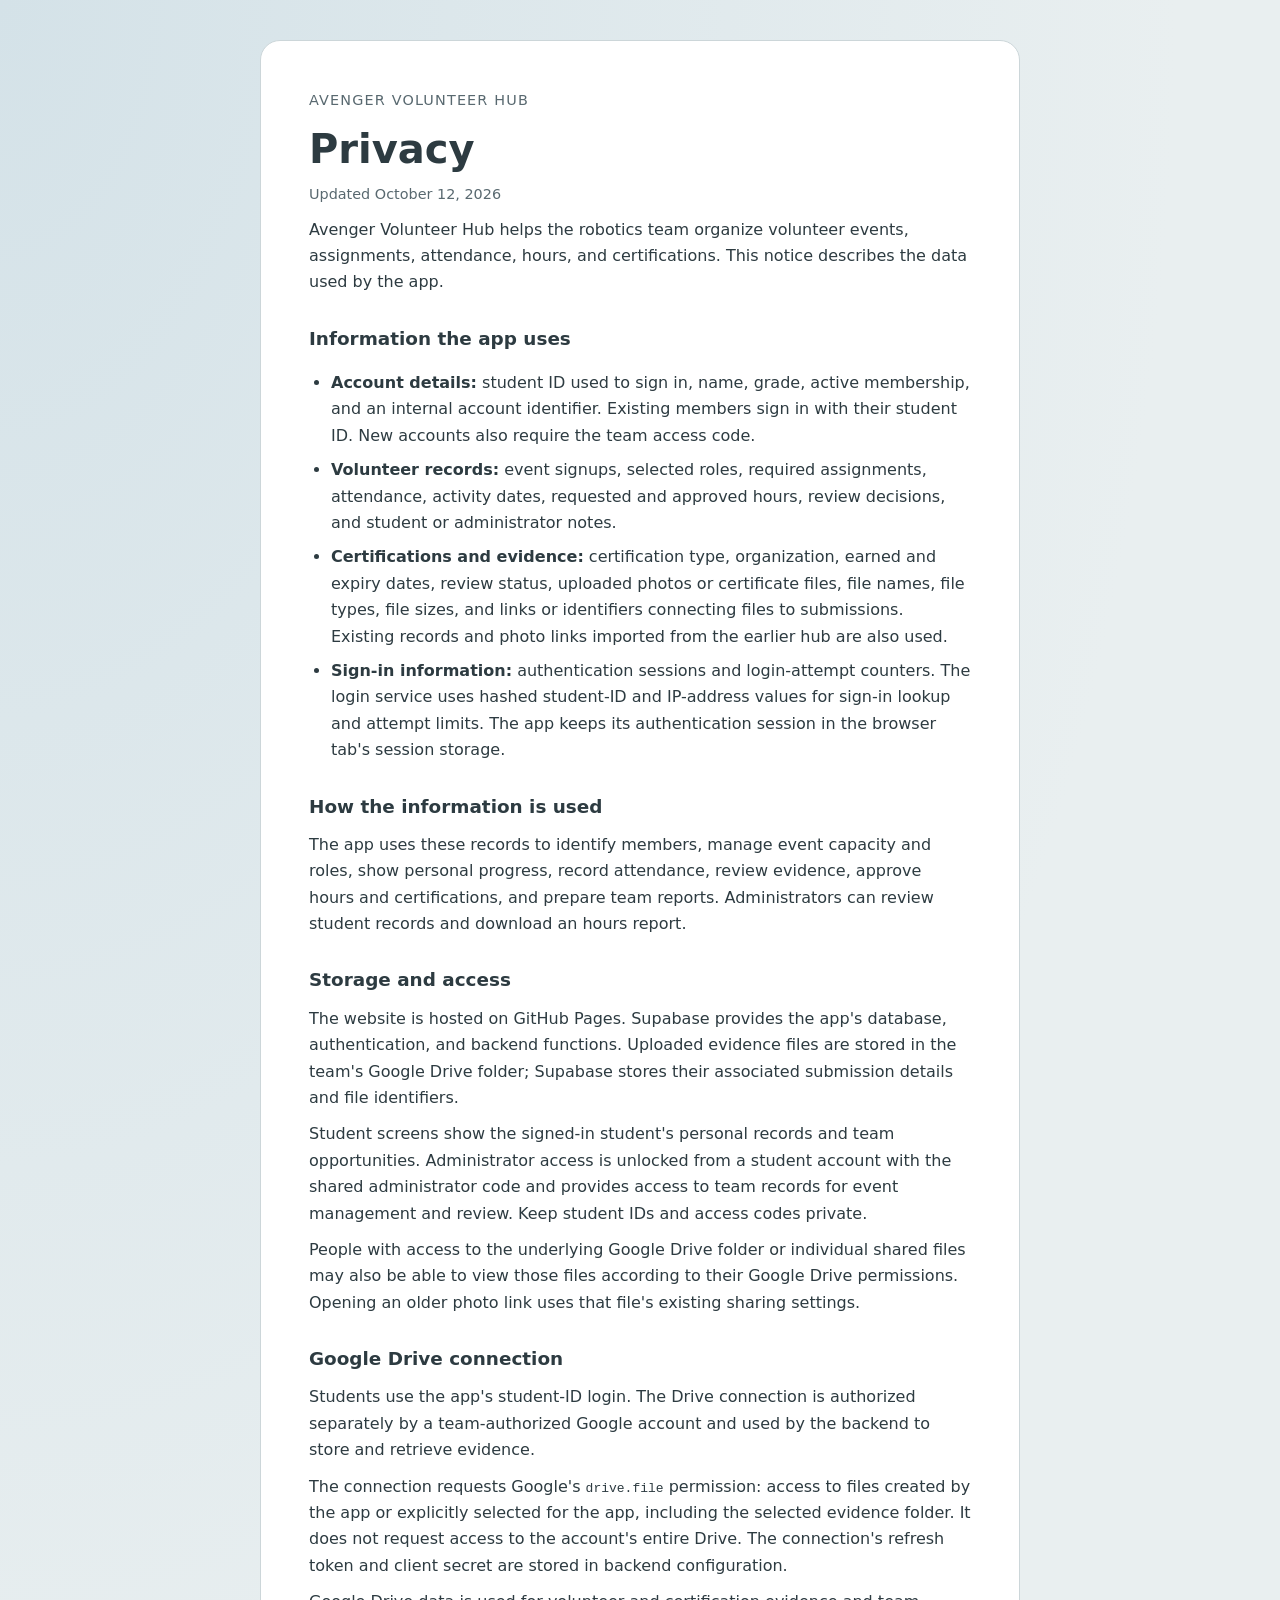
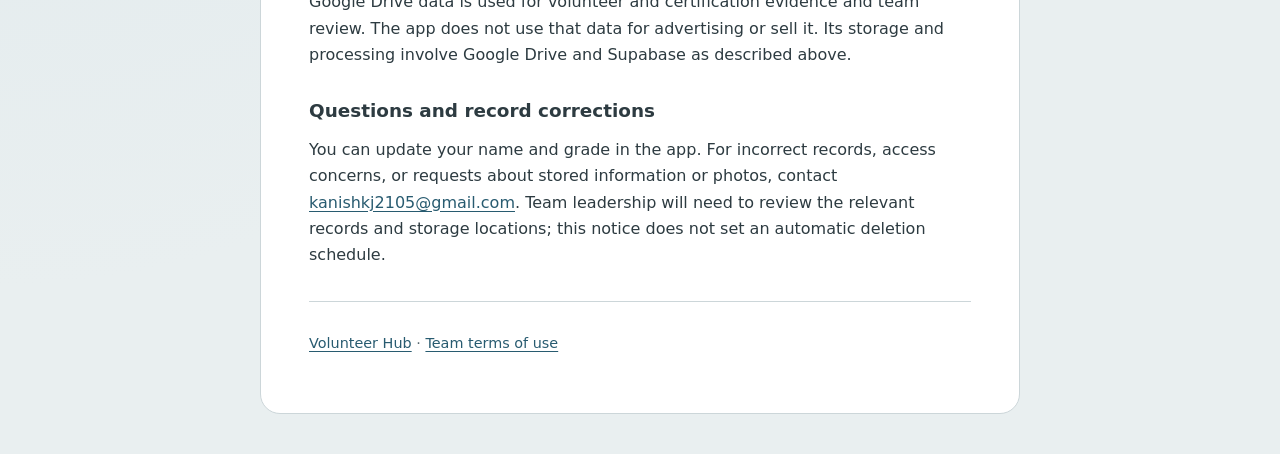
==== privacy.html @ 190e3a2e "Add approved Volunteer Hub privacy and team terms pages" ====
<!doctype html>
<html lang="en">
<head>
  <meta charset="utf-8">
  <meta name="viewport" content="width=device-width, initial-scale=1">
  <meta name="color-scheme" content="light">
  <title>Privacy — Avenger Volunteer Hub</title>
  <style>
    :root { color-scheme: light; font-family: Inter, ui-sans-serif, system-ui, -apple-system, BlinkMacSystemFont, "Segoe UI", sans-serif; color: #2d3b41; background: #e9eff0; }
    * { box-sizing: border-box; }
    body { margin: 0; padding: 40px 20px; background: radial-gradient(ellipse at top left, #d4e2e8, transparent 65%); line-height: 1.65; }
    main { max-width: 760px; margin: auto; background: #fff; border: 1px solid #ccd6d9; border-radius: 20px; padding: clamp(24px, 5vw, 48px); }
    .brand, .date { color: #596970; font-size: .9rem; }
    .brand { margin: 0 0 12px; letter-spacing: .08em; text-transform: uppercase; }
    h1 { margin: 0; font-size: clamp(1.8rem, 5vw, 2.5rem); line-height: 1.2; }
    h2 { font-size: 1.15rem; margin: 28px 0 8px; }
    p { margin: 10px 0; }
    ul { padding-left: 22px; }
    li { margin: 8px 0; }
    a { color: #285b70; text-underline-offset: 3px; overflow-wrap: anywhere; }
    a:focus-visible { outline: 3px solid #92adb6; outline-offset: 4px; }
    footer { margin-top: 32px; padding-top: 20px; border-top: 1px solid #ccd6d9; color: #596970; font-size: .9rem; }
    .draft { border-left: 3px solid #a38c60; padding-left: 14px; }
    @media (max-width: 480px) { body { padding: 16px 12px; } main { border-radius: 16px; } }
  </style>
</head>
<body>
  <main>
    <p class="brand">Avenger Volunteer Hub</p>
    <h1>Privacy</h1>
    <p class="date">Updated October 12, 2026</p>
    <p>Avenger Volunteer Hub helps the robotics team organize volunteer events, assignments, attendance, hours, and certifications. This notice describes the data used by the app.</p>

    <h2>Information the app uses</h2>
    <ul>
      <li><strong>Account details:</strong> student ID used to sign in, name, grade, active membership, and an internal account identifier. Existing members sign in with their student ID. New accounts also require the team access code.</li>
      <li><strong>Volunteer records:</strong> event signups, selected roles, required assignments, attendance, activity dates, requested and approved hours, review decisions, and student or administrator notes.</li>
      <li><strong>Certifications and evidence:</strong> certification type, organization, earned and expiry dates, review status, uploaded photos or certificate files, file names, file types, file sizes, and links or identifiers connecting files to submissions. Existing records and photo links imported from the earlier hub are also used.</li>
      <li><strong>Sign-in information:</strong> authentication sessions and login-attempt counters. The login service uses hashed student-ID and IP-address values for sign-in lookup and attempt limits. The app keeps its authentication session in the browser tab's session storage.</li>
    </ul>

    <h2>How the information is used</h2>
    <p>The app uses these records to identify members, manage event capacity and roles, show personal progress, record attendance, review evidence, approve hours and certifications, and prepare team reports. Administrators can review student records and download an hours report.</p>

    <h2>Storage and access</h2>
    <p>The website is hosted on GitHub Pages. Supabase provides the app's database, authentication, and backend functions. Uploaded evidence files are stored in the team's Google Drive folder; Supabase stores their associated submission details and file identifiers.</p>
    <p>Student screens show the signed-in student's personal records and team opportunities. Administrator access is unlocked from a student account with the shared administrator code and provides access to team records for event management and review. Keep student IDs and access codes private.</p>
    <p>People with access to the underlying Google Drive folder or individual shared files may also be able to view those files according to their Google Drive permissions. Opening an older photo link uses that file's existing sharing settings.</p>

    <h2>Google Drive connection</h2>
    <p>Students use the app's student-ID login. The Drive connection is authorized separately by a team-authorized Google account and used by the backend to store and retrieve evidence.</p>
    <p>The connection requests Google's <code>drive.file</code> permission: access to files created by the app or explicitly selected for the app, including the selected evidence folder. It does not request access to the account's entire Drive. The connection's refresh token and client secret are stored in backend configuration.</p>
    <p>Google Drive data is used for volunteer and certification evidence and team review. The app does not use that data for advertising or sell it. Its storage and processing involve Google Drive and Supabase as described above.</p>

    <h2>Questions and record corrections</h2>
    <p>You can update your name and grade in the app. For incorrect records, access concerns, or requests about stored information or photos, contact <a href="mailto:kanishkj2105@gmail.com">kanishkj2105@gmail.com</a>. Team leadership will need to review the relevant records and storage locations; this notice does not set an automatic deletion schedule.</p>

    <footer>
      <p><a href="https://user567897.github.io/volunteer-hub/">Volunteer Hub</a> · <a href="terms.html">Team terms of use</a></p>
    </footer>
  </main>
</body>
</html>
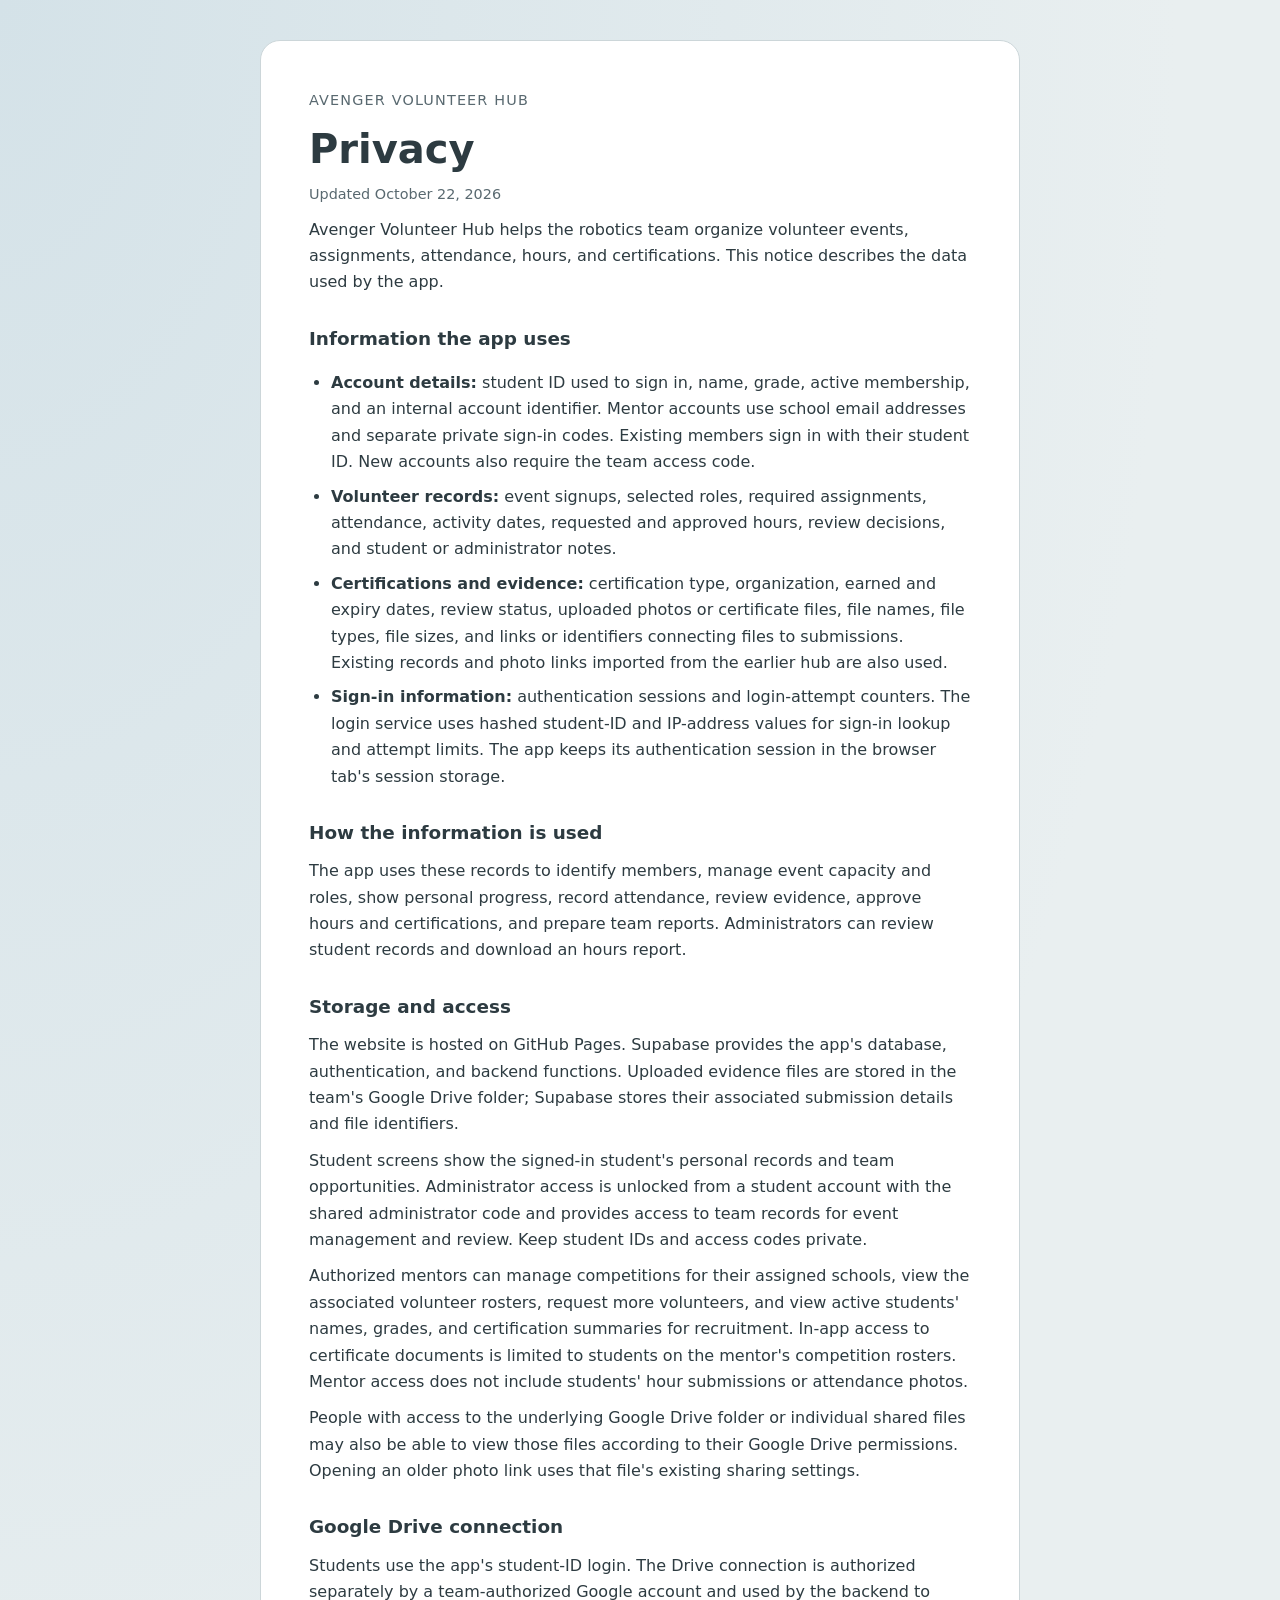
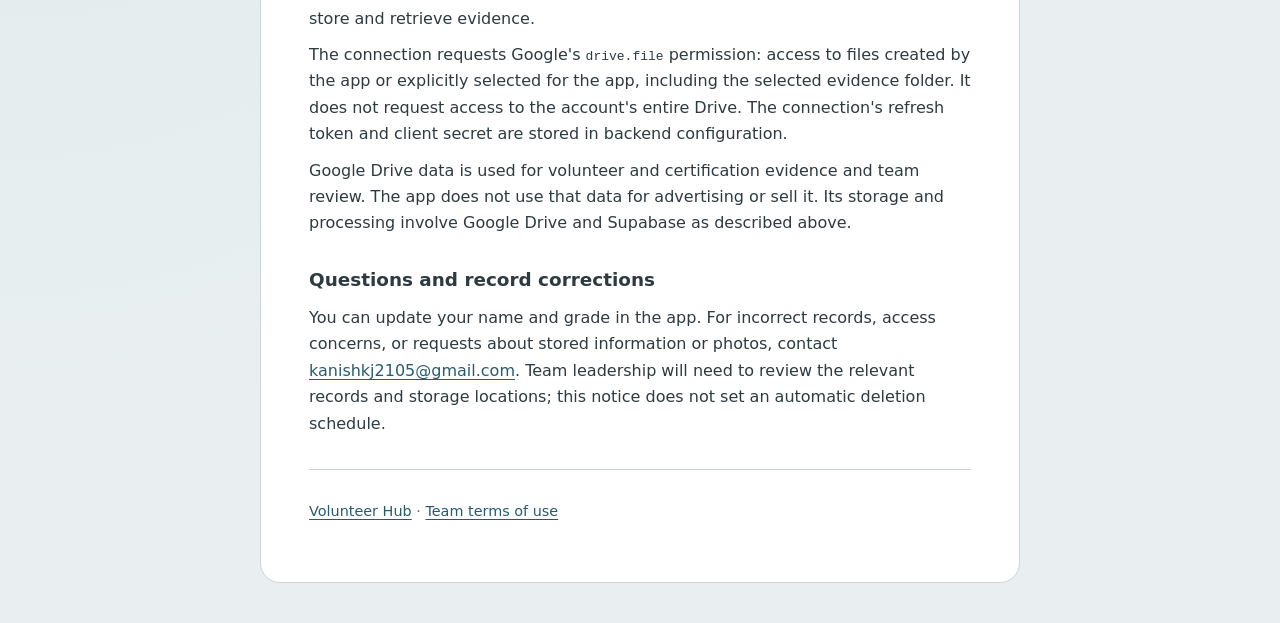
==== commit 7e025578: "Add mentor workspaces and volunteer requests Add school-email mentor sign-in, competition rosters an" ====
--- a/privacy.html
+++ b/privacy.html
@@ -28,12 +28,12 @@
   <main>
     <p class="brand">Avenger Volunteer Hub</p>
     <h1>Privacy</h1>
-    <p class="date">Updated October 12, 2026</p>
+    <p class="date">Updated October 22, 2026</p>
     <p>Avenger Volunteer Hub helps the robotics team organize volunteer events, assignments, attendance, hours, and certifications. This notice describes the data used by the app.</p>
 
     <h2>Information the app uses</h2>
     <ul>
-      <li><strong>Account details:</strong> student ID used to sign in, name, grade, active membership, and an internal account identifier. Existing members sign in with their student ID. New accounts also require the team access code.</li>
+      <li><strong>Account details:</strong> student ID used to sign in, name, grade, active membership, and an internal account identifier. Mentor accounts use school email addresses and separate private sign-in codes. Existing members sign in with their student ID. New accounts also require the team access code.</li>
       <li><strong>Volunteer records:</strong> event signups, selected roles, required assignments, attendance, activity dates, requested and approved hours, review decisions, and student or administrator notes.</li>
       <li><strong>Certifications and evidence:</strong> certification type, organization, earned and expiry dates, review status, uploaded photos or certificate files, file names, file types, file sizes, and links or identifiers connecting files to submissions. Existing records and photo links imported from the earlier hub are also used.</li>
       <li><strong>Sign-in information:</strong> authentication sessions and login-attempt counters. The login service uses hashed student-ID and IP-address values for sign-in lookup and attempt limits. The app keeps its authentication session in the browser tab's session storage.</li>
@@ -45,6 +45,7 @@
     <h2>Storage and access</h2>
     <p>The website is hosted on GitHub Pages. Supabase provides the app's database, authentication, and backend functions. Uploaded evidence files are stored in the team's Google Drive folder; Supabase stores their associated submission details and file identifiers.</p>
     <p>Student screens show the signed-in student's personal records and team opportunities. Administrator access is unlocked from a student account with the shared administrator code and provides access to team records for event management and review. Keep student IDs and access codes private.</p>
+    <p>Authorized mentors can manage competitions for their assigned schools, view the associated volunteer rosters, request more volunteers, and view active students' names, grades, and certification summaries for recruitment. In-app access to certificate documents is limited to students on the mentor's competition rosters. Mentor access does not include students' hour submissions or attendance photos.</p>
     <p>People with access to the underlying Google Drive folder or individual shared files may also be able to view those files according to their Google Drive permissions. Opening an older photo link uses that file's existing sharing settings.</p>
 
     <h2>Google Drive connection</h2>
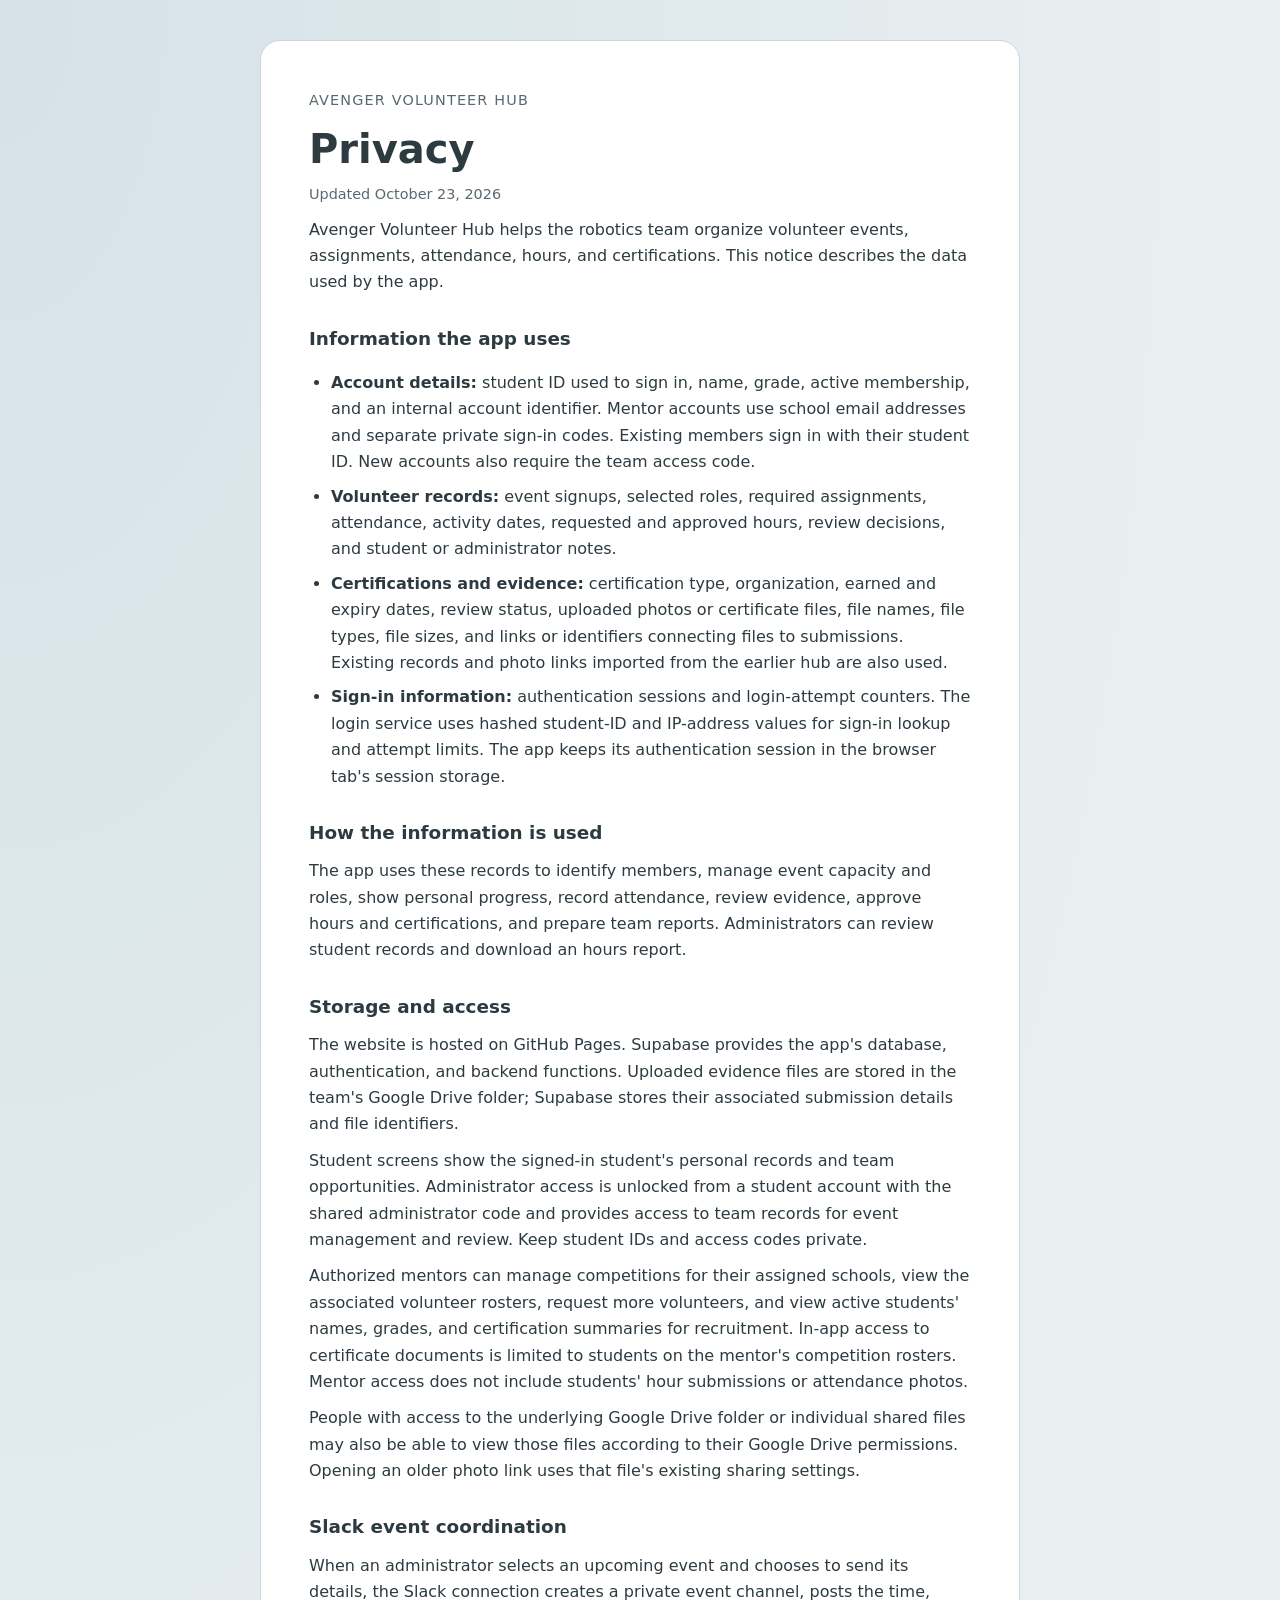
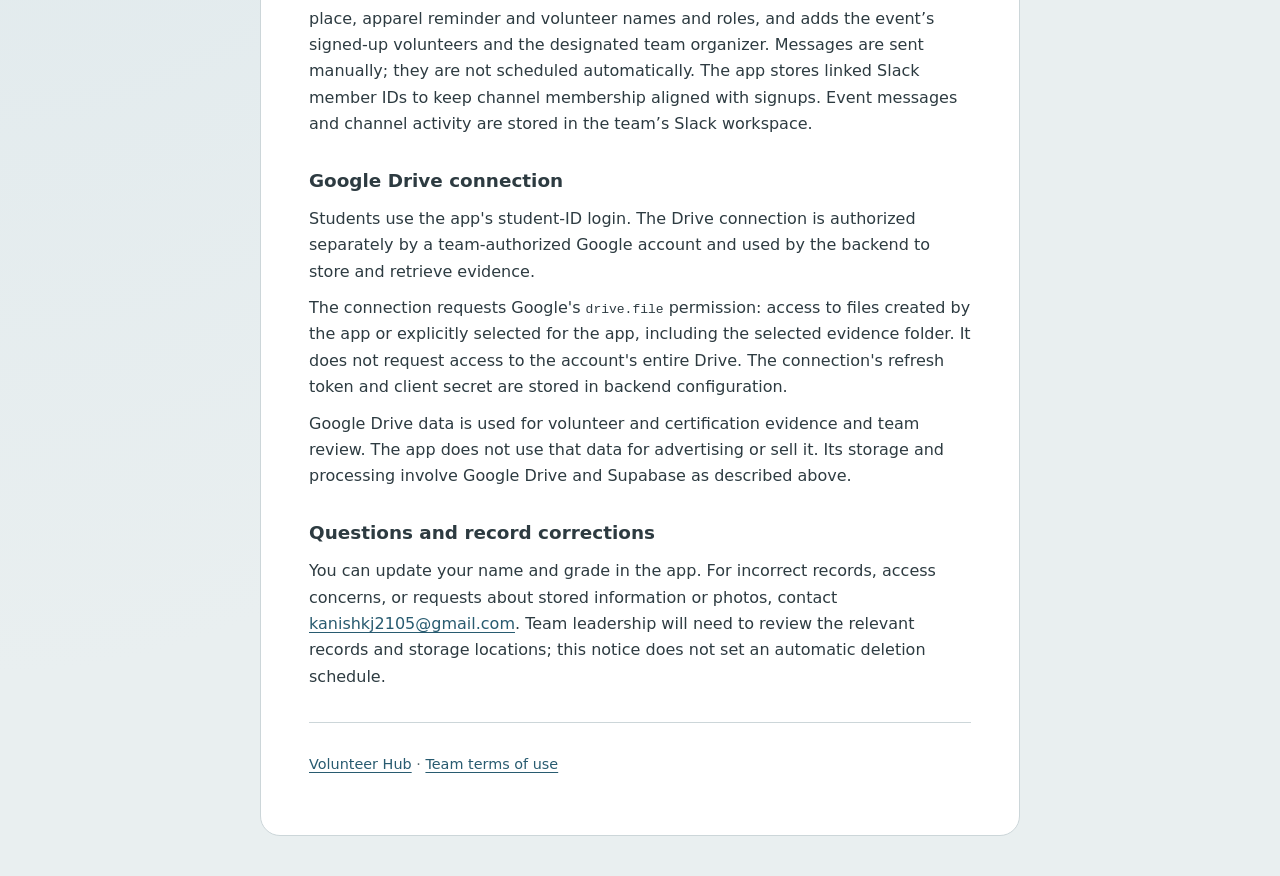
==== commit 6d788215: "Add manual Slack sends and past roster tracking Add admin-controlled private Slack event channels wi" ====
--- a/privacy.html
+++ b/privacy.html
@@ -28,7 +28,7 @@
   <main>
     <p class="brand">Avenger Volunteer Hub</p>
     <h1>Privacy</h1>
-    <p class="date">Updated October 22, 2026</p>
+    <p class="date">Updated October 23, 2026</p>
     <p>Avenger Volunteer Hub helps the robotics team organize volunteer events, assignments, attendance, hours, and certifications. This notice describes the data used by the app.</p>
 
     <h2>Information the app uses</h2>
@@ -48,6 +48,9 @@
     <p>Authorized mentors can manage competitions for their assigned schools, view the associated volunteer rosters, request more volunteers, and view active students' names, grades, and certification summaries for recruitment. In-app access to certificate documents is limited to students on the mentor's competition rosters. Mentor access does not include students' hour submissions or attendance photos.</p>
     <p>People with access to the underlying Google Drive folder or individual shared files may also be able to view those files according to their Google Drive permissions. Opening an older photo link uses that file's existing sharing settings.</p>
 
+    <h2>Slack event coordination</h2>
+    <p>When an administrator selects an upcoming event and chooses to send its details, the Slack connection creates a private event channel, posts the time, place, apparel reminder and volunteer names and roles, and adds the event’s signed-up volunteers and the designated team organizer. Messages are sent manually; they are not scheduled automatically. The app stores linked Slack member IDs to keep channel membership aligned with signups. Event messages and channel activity are stored in the team’s Slack workspace.</p>
+
     <h2>Google Drive connection</h2>
     <p>Students use the app's student-ID login. The Drive connection is authorized separately by a team-authorized Google account and used by the backend to store and retrieve evidence.</p>
     <p>The connection requests Google's <code>drive.file</code> permission: access to files created by the app or explicitly selected for the app, including the selected evidence folder. It does not request access to the account's entire Drive. The connection's refresh token and client secret are stored in backend configuration.</p>
@@ -57,7 +60,7 @@
     <p>You can update your name and grade in the app. For incorrect records, access concerns, or requests about stored information or photos, contact <a href="mailto:kanishkj2105@gmail.com">kanishkj2105@gmail.com</a>. Team leadership will need to review the relevant records and storage locations; this notice does not set an automatic deletion schedule.</p>
 
     <footer>
-      <p><a href="https://user567897.github.io/volunteer-hub/">Volunteer Hub</a> · <a href="terms.html">Team terms of use</a></p>
+      <p><a href="./">Volunteer Hub</a> · <a href="terms.html">Team terms of use</a></p>
     </footer>
   </main>
 </body>
